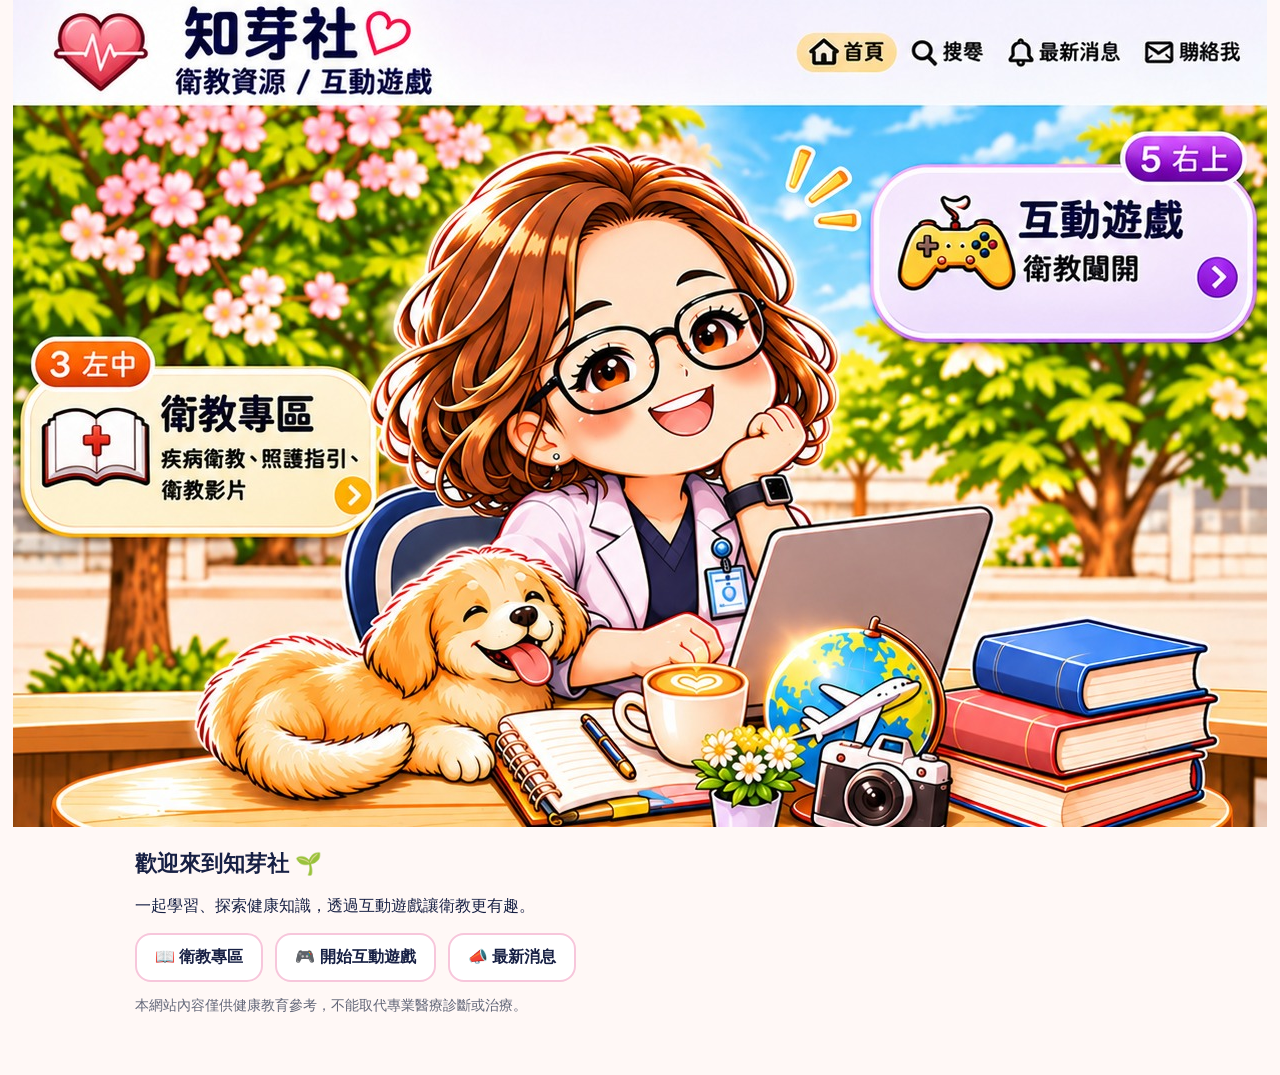
==== index.html @ 2dc00891 "Add files via upload" ====
<!doctype html><html lang="zh-Hant"><head><meta charset="utf-8"><meta name="viewport" content="width=device-width,initial-scale=1"><meta name="description" content="知芽社：衛教資源與互動遊戲"><title>知芽社｜衛教資源・互動遊戲</title><link rel="stylesheet" href="style.css"></head><body><main><div class="hero"><img src="homepage.jpg" alt="知芽社首頁：Q版人物與狗狗，左側衛教專區，右上互動遊戲" width="1254" height="827"><a class="hotspot brand" href="index.html" aria-label="知芽社首頁" title="首頁"></a><a class="hotspot home" href="index.html" aria-label="首頁"></a><a class="hotspot search" href="search.html" aria-label="搜尋"></a><a class="hotspot news" href="news.html" aria-label="最新消息"></a><a class="hotspot contact" href="contact.html" aria-label="聯絡我"></a><a class="hotspot edu" href="education.html" aria-label="開啟衛教專區"></a><a class="hotspot game" href="https://heart-school-publish.vercel.app/" target="_blank" rel="noopener noreferrer" aria-label="開啟互動遊戲 Heart School"></a></div><section class="below"><h2>歡迎來到知芽社 🌱</h2><p>一起學習、探索健康知識，透過互動遊戲讓衛教更有趣。</p><div class="chips"><a href="education.html">📖 衛教專區</a><a href="https://heart-school-publish.vercel.app/" target="_blank" rel="noopener noreferrer">🎮 開始互動遊戲</a><a href="news.html">📣 最新消息</a></div><p class="muted small">本網站內容僅供健康教育參考，不能取代專業醫療診斷或治療。</p></section></main></body></html>
---- style.css ----
*{box-sizing:border-box}body{margin:0;font-family:"Microsoft JhengHei","Noto Sans TC",sans-serif;color:#172044;background:#fff8f6}a{color:inherit}.hero{position:relative;max-width:1254px;margin:auto}.hero img{width:100%;display:block}.hotspot{position:absolute;display:block;border-radius:24px;cursor:pointer;outline-offset:3px}.hotspot:hover,.hotspot:focus-visible{outline:4px solid #ffbd4e;background:#fff3a91c}.edu{left:0.5%;top:43.5%;width:28.5%;height:20.5%}.game{left:68%;top:19%;width:30.5%;height:22%}.home{left:62%;top:2.2%;width:9%;height:8%}.search{left:71%;top:2.2%;width:8%;height:8%}.news{left:79%;top:2.2%;width:11%;height:8%}.contact{left:90%;top:2.2%;width:9.5%;height:8%}.brand{left:12%;top:0%;width:22%;height:12%}.below{max-width:1050px;margin:22px auto 60px;padding:0 20px}.below h2{font-size:1.35rem}.chips{display:flex;flex-wrap:wrap;gap:12px}.chips a,.back{display:inline-block;background:#fff;border:2px solid #f7c6db;border-radius:16px;padding:12px 18px;text-decoration:none;font-weight:700}.chips a:hover,.back:hover{background:#fff0f7}.panel{max-width:850px;margin:45px auto;padding:28px;background:white;border-radius:24px;box-shadow:0 8px 30px #4b2d4415}.panel h1{color:#151e51}.panel p{line-height:1.8}.panel input{width:100%;padding:12px;border:1px solid #aaa;border-radius:10px;font-size:1rem}.muted{color:#626678}.small{font-size:.9rem}@media(max-width:700px){.hotspot{border-radius:9px}.below{margin-top:12px}.below h2{font-size:1.1rem}.panel{margin:15px;padding:20px}.chips a{width:100%}}
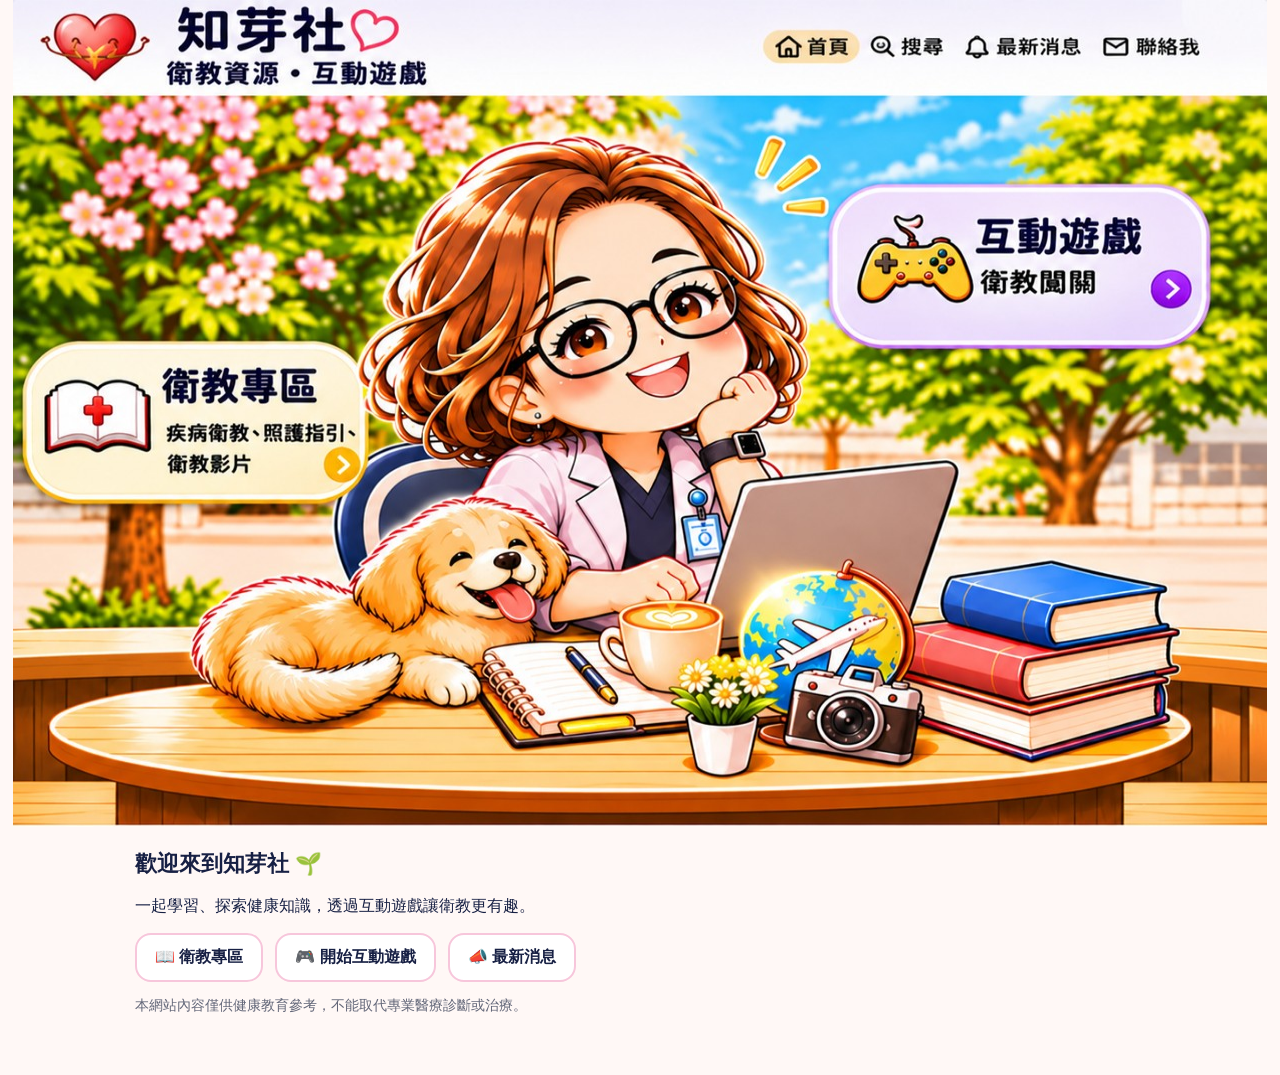
==== commit 27266137: "Add files via upload" ====
--- a/index.html
+++ b/index.html
@@ -1 +1,9 @@
-<!doctype html><html lang="zh-Hant"><head><meta charset="utf-8"><meta name="viewport" content="width=device-width,initial-scale=1"><meta name="description" content="知芽社：衛教資源與互動遊戲"><title>知芽社｜衛教資源・互動遊戲</title><link rel="stylesheet" href="style.css"></head><body><main><div class="hero"><img src="homepage.jpg" alt="知芽社首頁：Q版人物與狗狗，左側衛教專區，右上互動遊戲" width="1254" height="827"><a class="hotspot brand" href="index.html" aria-label="知芽社首頁" title="首頁"></a><a class="hotspot home" href="index.html" aria-label="首頁"></a><a class="hotspot search" href="search.html" aria-label="搜尋"></a><a class="hotspot news" href="news.html" aria-label="最新消息"></a><a class="hotspot contact" href="contact.html" aria-label="聯絡我"></a><a class="hotspot edu" href="education.html" aria-label="開啟衛教專區"></a><a class="hotspot game" href="https://heart-school-publish.vercel.app/" target="_blank" rel="noopener noreferrer" aria-label="開啟互動遊戲 Heart School"></a></div><section class="below"><h2>歡迎來到知芽社 🌱</h2><p>一起學習、探索健康知識，透過互動遊戲讓衛教更有趣。</p><div class="chips"><a href="education.html">📖 衛教專區</a><a href="https://heart-school-publish.vercel.app/" target="_blank" rel="noopener noreferrer">🎮 開始互動遊戲</a><a href="news.html">📣 最新消息</a></div><p class="muted small">本網站內容僅供健康教育參考，不能取代專業醫療診斷或治療。</p></section></main></body></html>+<!doctype html><html lang="zh-Hant"><head><meta charset="utf-8"><meta name="viewport" content="width=device-width,initial-scale=1"><meta name="description" content="知芽社：衛教資源與互動遊戲"><title>知芽社｜衛教資源・互動遊戲</title><link rel="stylesheet" href="style.css"></head><body><main><div class="hero"><img src="homepage.jpg" alt="知芽社首頁：Q版人物與狗狗，左側衛教專區，右上互動遊戲" width="1254" height="827"><a class="hotspot brand" href="index.html" aria-label="知芽社首頁" title="首頁"></a><a class="hotspot home" href="index.html" aria-label="首頁"></a><a class="hotspot search" href="search.html" aria-label="搜尋"></a><a class="hotspot news" href="news.html" aria-label="最新消息"></a><a class="hotspot contact" href="contact.html" aria-label="聯絡我"></a><a class="hotspot edu" href="education.html" aria-label="開啟衛教專區"></a><a class="hotspot game" href="https://heart-school-publish.vercel.app/" target="_blank" rel="noopener noreferrer" aria-label="開啟互動遊戲 Heart School"></a></div>
+<!-- 手機版專用導覽按鈕 -->
+<nav class="mobile-nav" aria-label="手機版導覽">
+  <a href="index.html">🏠 首頁</a>
+  <a href="search.html">🔍 搜尋</a>
+  <a href="news.html">🔔 最新消息</a>
+  <a href="contact.html">✉️ 聯絡我</a>
+</nav>
+<section class="below"><h2>歡迎來到知芽社 🌱</h2><p>一起學習、探索健康知識，透過互動遊戲讓衛教更有趣。</p><div class="chips"><a href="education.html">📖 衛教專區</a><a href="https://heart-school-publish.vercel.app/" target="_blank" rel="noopener noreferrer">🎮 開始互動遊戲</a><a href="news.html">📣 最新消息</a></div><p class="muted small">本網站內容僅供健康教育參考，不能取代專業醫療診斷或治療。</p></section></main></body></html>
--- a/style.css
+++ b/style.css
@@ -1 +1,87 @@
-*{box-sizing:border-box}body{margin:0;font-family:"Microsoft JhengHei","Noto Sans TC",sans-serif;color:#172044;background:#fff8f6}a{color:inherit}.hero{position:relative;max-width:1254px;margin:auto}.hero img{width:100%;display:block}.hotspot{position:absolute;display:block;border-radius:24px;cursor:pointer;outline-offset:3px}.hotspot:hover,.hotspot:focus-visible{outline:4px solid #ffbd4e;background:#fff3a91c}.edu{left:0.5%;top:43.5%;width:28.5%;height:20.5%}.game{left:68%;top:19%;width:30.5%;height:22%}.home{left:62%;top:2.2%;width:9%;height:8%}.search{left:71%;top:2.2%;width:8%;height:8%}.news{left:79%;top:2.2%;width:11%;height:8%}.contact{left:90%;top:2.2%;width:9.5%;height:8%}.brand{left:12%;top:0%;width:22%;height:12%}.below{max-width:1050px;margin:22px auto 60px;padding:0 20px}.below h2{font-size:1.35rem}.chips{display:flex;flex-wrap:wrap;gap:12px}.chips a,.back{display:inline-block;background:#fff;border:2px solid #f7c6db;border-radius:16px;padding:12px 18px;text-decoration:none;font-weight:700}.chips a:hover,.back:hover{background:#fff0f7}.panel{max-width:850px;margin:45px auto;padding:28px;background:white;border-radius:24px;box-shadow:0 8px 30px #4b2d4415}.panel h1{color:#151e51}.panel p{line-height:1.8}.panel input{width:100%;padding:12px;border:1px solid #aaa;border-radius:10px;font-size:1rem}.muted{color:#626678}.small{font-size:.9rem}@media(max-width:700px){.hotspot{border-radius:9px}.below{margin-top:12px}.below h2{font-size:1.1rem}.panel{margin:15px;padding:20px}.chips a{width:100%}}+*{box-sizing:border-box}body{margin:0;font-family:"Microsoft JhengHei","Noto Sans TC",sans-serif;color:#172044;background:#fff8f6}a{color:inherit}.hero{position:relative;max-width:1254px;margin:auto}.hero img{width:100%;display:block}.hotspot{position:absolute;display:block;border-radius:24px;cursor:pointer;outline-offset:3px}.hotspot:hover,.hotspot:focus-visible{outline:4px solid #ffbd4e;background:#fff3a91c}.edu{left:0.8%;top:41%;width:27%;height:19%}.game{left:65%;top:22%;width:30%;height:21%}.home{left:60%;top:3%;width:8%;height:4%}.search{left:68.3%;top:3%;width:6.5%;height:4%}.news{left:75.5%;top:3%;width:10%;height:4%}.contact{left:86.5%;top:3%;width:9%;height:4%}.brand{left:12%;top:0%;width:22%;height:12%}.below{max-width:1050px;margin:22px auto 60px;padding:0 20px}.below h2{font-size:1.35rem}.chips{display:flex;flex-wrap:wrap;gap:12px}.chips a,.back{display:inline-block;background:#fff;border:2px solid #f7c6db;border-radius:16px;padding:12px 18px;text-decoration:none;font-weight:700}.chips a:hover,.back:hover{background:#fff0f7}.panel{max-width:850px;margin:45px auto;padding:28px;background:white;border-radius:24px;box-shadow:0 8px 30px #4b2d4415}.panel h1{color:#151e51}.panel p{line-height:1.8}.panel input{width:100%;padding:12px;border:1px solid #aaa;border-radius:10px;font-size:1rem}.muted{color:#626678}.small{font-size:.9rem}@media(max-width:700px){.hotspot{border-radius:9px}.below{margin-top:12px}.below h2{font-size:1.1rem}.panel{margin:15px;padding:20px}.chips a{width:100%}}
+
+/* 手機版：保持首頁圖片原始比例 */
+@media (max-width: 768px) {
+  .hero {
+    width: 100%;
+    max-width: 100%;
+    margin: 0 auto;
+  }
+
+  .hero img {
+    display: block;
+    width: 100%;
+    height: auto;
+    object-fit: contain;
+  }
+}
+
+/* 手機版：改善閱讀與操作 */
+@media (max-width: 768px) {
+  .below {
+    padding: 20px 16px;
+    margin: 12px auto 40px;
+  }
+
+  .below h2 {
+    font-size: 1.4rem;
+    line-height: 1.5;
+  }
+
+  .below p {
+    font-size: 1rem;
+    line-height: 1.8;
+  }
+
+  .chips {
+    display: flex;
+    flex-direction: column;
+    gap: 12px;
+  }
+
+  .chips a {
+    display: block;
+    padding: 15px 16px;
+    font-size: 1rem;
+    border-radius: 14px;
+  }
+}
+
+/* 手機導覽：電腦版隱藏 */
+.mobile-nav {
+  display: none;
+}
+
+/* 手機版專用設定 */
+@media (max-width: 768px) {
+
+  .mobile-nav {
+    display: grid;
+    grid-template-columns: repeat(2, minmax(0, 1fr));
+    gap: 12px;
+    padding: 18px 16px;
+    max-width: 100%;
+    margin: 0 auto;
+  }
+
+  .mobile-nav a {
+    display: flex;
+    align-items: center;
+    justify-content: center;
+    min-height: 54px;
+    padding: 12px 8px;
+    background: #fff0f7;
+    border: 2px solid #f5b5d0;
+    border-radius: 16px;
+    color: #303050;
+    font-size: 16px;
+    font-weight: bold;
+    text-decoration: none;
+    text-align: center;
+  }
+
+  .mobile-nav a:active {
+    background: #ffd9e9;
+  }
+}
+
